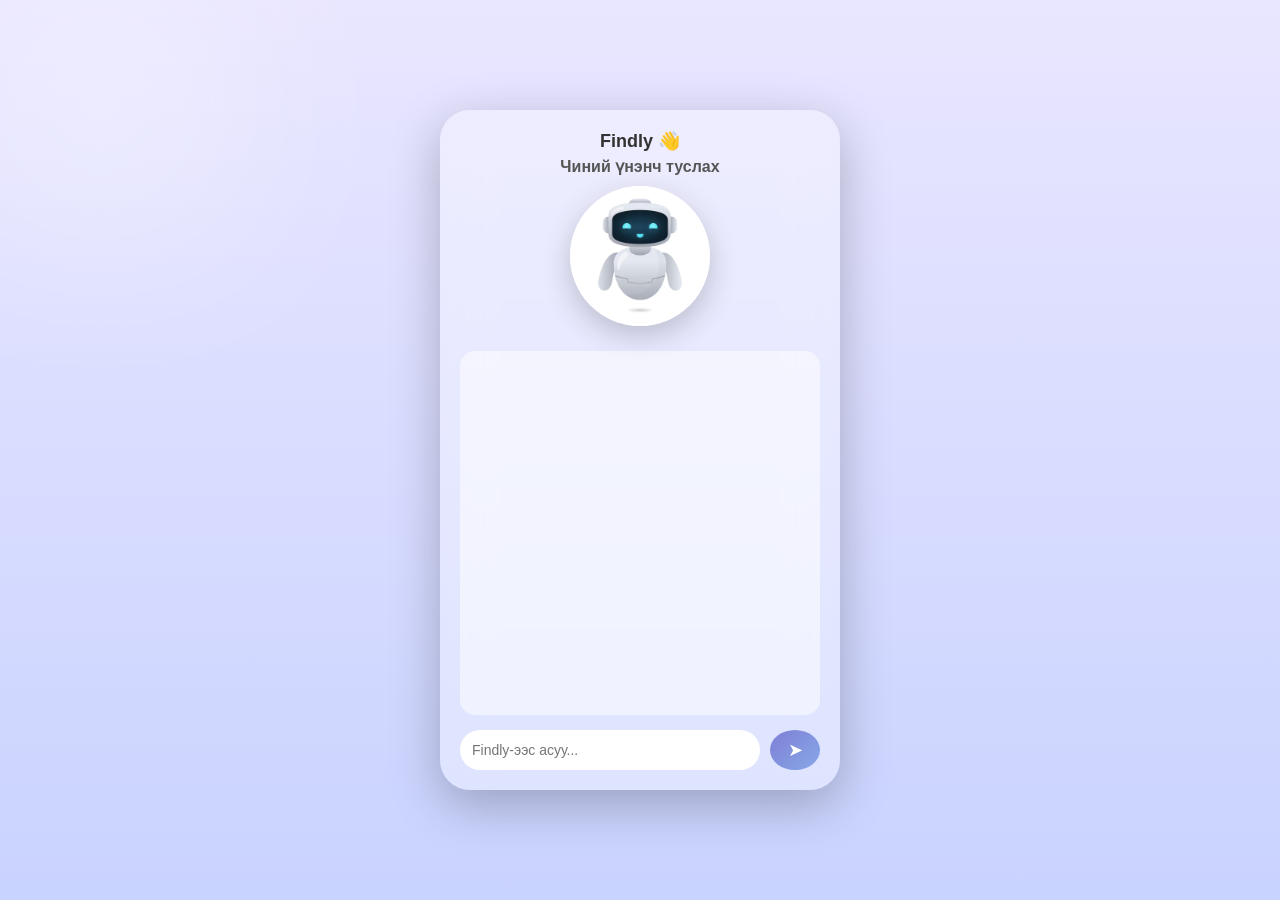
==== templates/index.html @ b5c497a9 "Findly chatbot first commit" ====
<!DOCTYPE html>
<html lang="mn">
<head>
<meta charset="UTF-8">
<title>Findly Chatbot</title>

<!-- CSS холбож байна -->
<link rel="stylesheet" href="/static/css/style.css">

</head>

<body>

<div class="container">

    <div class="header">
        <h3>Findly 👋</h3>
        <h2>Чиний үнэнч туслах</h2>
    </div>

    <div class="bot">
        <img src="/static/images/bot.png" class="bot-img">
    </div>


    <div id="chat" class="chat"></div>

    <div class="input-box">
        <input id="msg" placeholder="Findly-ээс асуу..." />
        <button class="send-btn" onclick="send()">➤</button>
    </div>
    <div id="typing" class="typing" style="display: none;">
        Findly typing<span>.</span><span>.</span><span>.</span>
    </div>

</div>
<script src="/static/js/app.js"></script>
</body>
</html>
---- static/css/style.css ----
/* ====== BODY ====== */
body {
    margin: 0;
    font-family: Arial, sans-serif;
    background: linear-gradient(180deg, #e9e6ff, #c9d3ff);
    height: 100vh;
    display: flex;
    justify-content: center;
    align-items: center;
    position: relative;
}

/* Glow effect */
body::before {
    content: "";
    position: absolute;
    width: 400px;
    height: 400px;
    background: radial-gradient(circle, rgba(255,255,255,0.4), transparent);
    top: -100px;
    left: -100px;
    filter: blur(80px);
    z-index: 0;
}

/* ====== MAIN CONTAINER ====== */
.container {
    width: 360px;
    height: 640px;
    background: rgba(255, 255, 255, 0.35);
    backdrop-filter: blur(25px);
    border-radius: 30px;
    padding: 20px;
    display: flex;
    flex-direction: column;
    justify-content: space-between;
    box-shadow: 0 15px 50px rgba(0,0,0,0.25);
    position: relative;
    z-index: 1;
}

/* ====== HEADER ====== */
.header {
    text-align: center;
    color: #333;
}

.header h3 {
    margin: 0;
    font-size: 18px;
}

.header h2 {
    margin: 5px 0 0 0;
    font-size: 16px;
    color: #555;
}

/* ====== BOT IMAGE ====== */
.bot {
    display: flex;
    justify-content: center;
    margin: 10px 0;
}

.bot-img {
    width: 140px;
    height: 140px;
    border-radius: 50%;
    object-fit: cover;
    box-shadow: 0 10px 30px rgba(0,0,0,0.2);
    animation: float 3s ease-in-out infinite;
}

/* Floating animation */
@keyframes float {
    0% { transform: translateY(0px); }
    50% { transform: translateY(-10px); }
    100% { transform: translateY(0px); }
}

/* ====== BUTTONS ====== */
.buttons {
    display: grid;
    grid-template-columns: 1fr 1fr;
    gap: 10px;
}

.btn {
    padding: 10px;
    border-radius: 15px;
    border: none;
    background: rgba(255,255,255,0.9);
    cursor: pointer;
    font-size: 13px;
    transition: 0.2s;
}

.btn:hover {
    background: white;
    transform: scale(1.05);
}

/* ====== CHAT BOX ====== */
.chat {
    flex: 1;
    overflow-y: auto;   /* босоо scroll OK */
    overflow-x: hidden; /* 🔥 ХЭВТЭЭ scroll-ийг хаана */
    font-size: 14px;
    background: rgba(255,255,255,0.5);
    border-radius: 15px;
    padding: 10px;
    margin: 15px 0;
}
.chat p {
    word-wrap: break-word;
    overflow-wrap: break-word;
}
.chat a {
    word-break: break-all;
}


.chat::-webkit-scrollbar-thumb {
    background: #999;
    border-radius: 10px;
}

/* ====== INPUT ====== */
.input-box {
    display: flex;
    gap: 10px;
}

input {
    flex: 1;
    padding: 12px;
    border-radius: 20px;
    border: none;
    outline: none;
    font-size: 14px;
}

/* ====== SEND BUTTON ====== */
.send-btn {
    width: 50px;
    border-radius: 50%;
    background: linear-gradient(135deg, #7f7fd5, #86a8e7);
    color: white;
    border: none;
    cursor: pointer;
    font-size: 18px;
    transition: 0.2s;
}

.send-btn:hover {
    transform: scale(1.1);
}
/* ====== TYPING ====== */
.typing {
    font-size: 13px;
    color: #555;
    padding: 5px 10px;
}

.typing span {
    animation: blink 1.5s infinite;
}

.typing span:nth-child(2) {
    animation-delay: 0.2s;
}
.typing span:nth-child(3) {
    animation-delay: 0.4s;
}

@keyframes blink {
    0% { opacity: 0; }
    50% { opacity: 1; }
    100% { opacity: 0; }
}
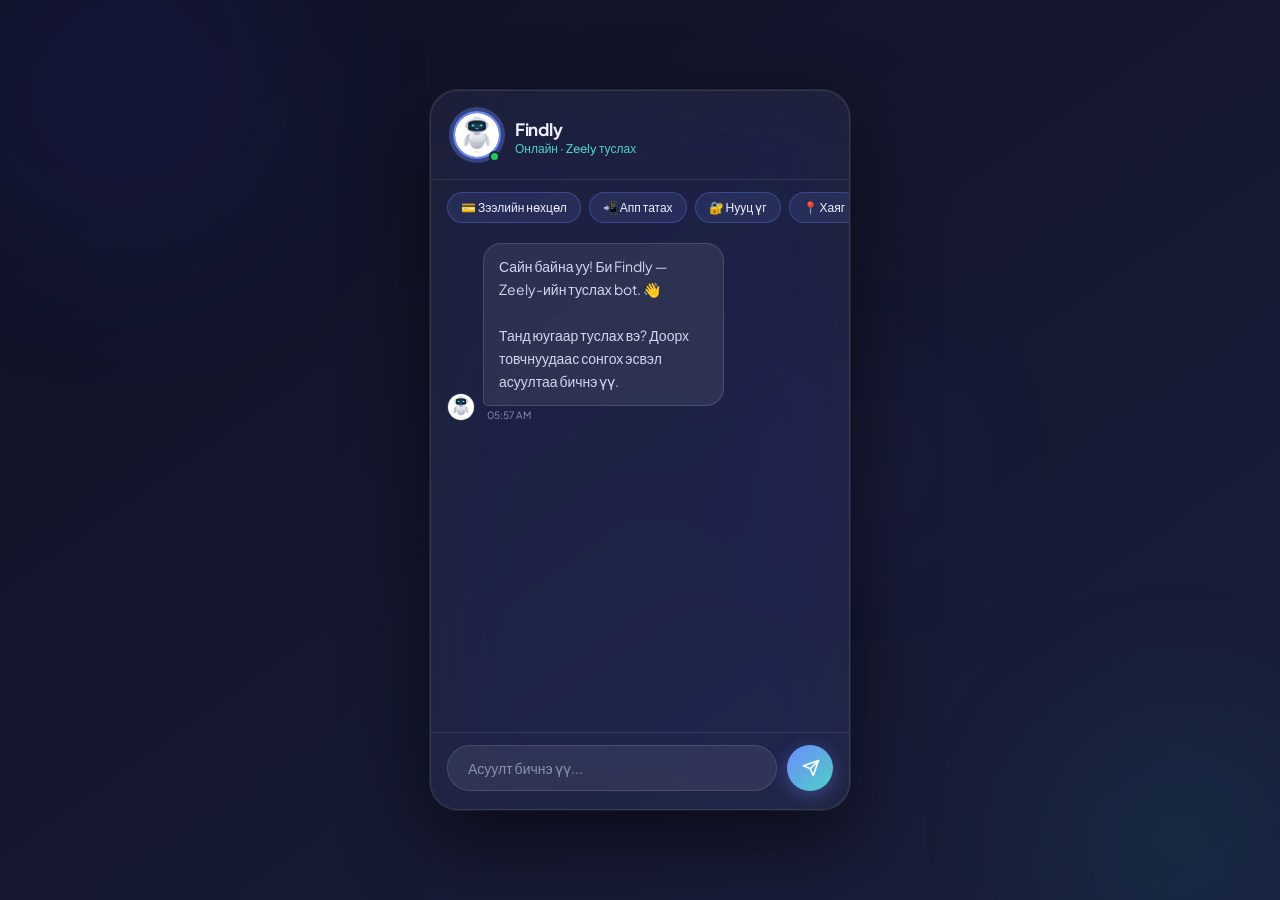
==== commit dfc63859: "fix: imrove file system" ====
--- a/templates/index.html
+++ b/templates/index.html
@@ -2,38 +2,79 @@
 <html lang="mn">
 <head>
 <meta charset="UTF-8">
-<title>Findly Chatbot</title>
-
-<!-- CSS холбож байна -->
+<meta name="viewport" content="width=device-width, initial-scale=1.0">
+<title>Findly — Чиний үнэнч туслах</title>
+<link rel="preconnect" href="https://fonts.googleapis.com">
+<link rel="preconnect" href="https://fonts.gstatic.com" crossorigin>
+<link href="https://fonts.googleapis.com/css2?family=Noto+Sans+Mongolian&family=Plus+Jakarta+Sans:wght@400;500;600;700&display=swap" rel="stylesheet">
 <link rel="stylesheet" href="/static/css/style.css">
-
 </head>
-
 <body>
 
-<div class="container">
+<div class="shell">
 
-    <div class="header">
-        <h3>Findly 👋</h3>
-        <h2>Чиний үнэнч туслах</h2>
+  <!-- Ambient background orbs -->
+  <div class="orb orb-1"></div>
+  <div class="orb orb-2"></div>
+  <div class="orb orb-3"></div>
+
+  <div class="card">
+
+    <!-- ── HEADER ── -->
+    <header class="header">
+      <div class="avatar-wrap">
+        <img src="/static/images/bot.png" class="avatar" alt="Findly">
+        <span class="status-dot"></span>
+      </div>
+      <div class="header-text">
+        <h1>Findly</h1>
+        <p>Онлайн · Zeely туслах</p>
+      </div>
+    </header>
+
+    <!-- ── QUICK SUGGESTIONS ── -->
+    <div class="suggestions" id="suggestions">
+      <button class="chip" onclick="sendSuggestion('Зээлийн нөхцөл')">💳 Зээлийн нөхцөл</button>
+      <button class="chip" onclick="sendSuggestion('Апп татах')">📲 Апп татах</button>
+      <button class="chip" onclick="sendSuggestion('Нууц үг сэргээх')">🔐 Нууц үг</button>
+      <button class="chip" onclick="sendSuggestion('Салбар хаяг')">📍 Хаяг</button>
+      <button class="chip" onclick="sendSuggestion('Холбоо барих')">📞 Холбоо</button>
     </div>
 
-    <div class="bot">
-        <img src="/static/images/bot.png" class="bot-img">
+    <!-- ── CHAT AREA ── -->
+    <main class="chat" id="chat" role="log" aria-live="polite">
+      <!-- Welcome message injected by JS -->
+    </main>
+
+    <!-- ── TYPING INDICATOR ── -->
+    <div class="typing-row" id="typingRow" style="display:none">
+      <div class="typing-bubble">
+        <span></span><span></span><span></span>
+      </div>
+      <p class="typing-label">Findly бичиж байна...</p>
     </div>
 
+    <!-- ── INPUT ── -->
+    <footer class="input-area">
+      <input
+        id="msg"
+        type="text"
+        placeholder="Асуулт бичнэ үү..."
+        autocomplete="off"
+        maxlength="500"
+        aria-label="Чат мессеж"
+      />
+      <button class="send-btn" id="sendBtn" onclick="send()" aria-label="Илгээх">
+        <svg viewBox="0 0 24 24" fill="none" stroke="currentColor" stroke-width="2.2" stroke-linecap="round" stroke-linejoin="round">
+          <line x1="22" y1="2" x2="11" y2="13"></line>
+          <polygon points="22 2 15 22 11 13 2 9 22 2"></polygon>
+        </svg>
+      </button>
+    </footer>
 
-    <div id="chat" class="chat"></div>
+  </div>
+</div>
 
-    <div class="input-box">
-        <input id="msg" placeholder="Findly-ээс асуу..." />
-        <button class="send-btn" onclick="send()">➤</button>
-    </div>
-    <div id="typing" class="typing" style="display: none;">
-        Findly typing<span>.</span><span>.</span><span>.</span>
-    </div>
-
-</div>
 <script src="/static/js/app.js"></script>
 </body>
 </html>
--- a/static/css/style.css
+++ b/static/css/style.css
@@ -1,181 +1,376 @@
-/* ====== BODY ====== */
+/* ═══════════════════════════════════════════════
+   FINDLY CHATBOT  ·  style.css  v2.0
+   Aesthetic: Clean "frosted glass" with deep
+   indigo/teal accents. Warm, professional,
+   readable for Mongolian script.
+═══════════════════════════════════════════════ */
+
+/* ── Tokens ───────────────────────────────────── */
+:root {
+  --bg-from:      #0f1123;
+  --bg-to:        #1a1f3c;
+  --card-bg:      rgba(255,255,255,0.05);
+  --card-border:  rgba(255,255,255,0.10);
+  --glass:        rgba(255,255,255,0.07);
+  --glass-border: rgba(255,255,255,0.12);
+
+  --accent:       #6c8bff;
+  --accent-glow:  rgba(108,139,255,0.35);
+  --accent2:      #4fd1c5;
+
+  --user-bubble:  linear-gradient(135deg,#6c8bff,#4fd1c5);
+  --bot-bubble:   rgba(255,255,255,0.08);
+  --bot-border:   rgba(255,255,255,0.13);
+
+  --text-primary: #eef0ff;
+  --text-muted:   #8892b0;
+  --text-bot:     #d0d8f0;
+
+  --chip-bg:      rgba(108,139,255,0.12);
+  --chip-border:  rgba(108,139,255,0.30);
+  --chip-hover:   rgba(108,139,255,0.25);
+
+  --radius-card:  28px;
+  --radius-msg:   18px;
+  --radius-chip:  50px;
+  --font:         'Plus Jakarta Sans', 'Noto Sans Mongolian', sans-serif;
+  --shadow-card:  0 30px 80px rgba(0,0,0,0.55), 0 0 0 1px var(--card-border);
+}
+
+/* ── Reset / Base ─────────────────────────────── */
+*, *::before, *::after { box-sizing: border-box; margin: 0; padding: 0; }
+
 body {
-    margin: 0;
-    font-family: Arial, sans-serif;
-    background: linear-gradient(180deg, #e9e6ff, #c9d3ff);
+  font-family: var(--font);
+  background: linear-gradient(145deg, var(--bg-from) 0%, var(--bg-to) 100%);
+  min-height: 100vh;
+  display: flex;
+  align-items: center;
+  justify-content: center;
+  overflow: hidden;
+  position: relative;
+}
+
+/* ── Ambient orbs ─────────────────────────────── */
+.orb {
+  position: fixed;
+  border-radius: 50%;
+  filter: blur(90px);
+  pointer-events: none;
+  opacity: 0.45;
+  animation: drift 18s ease-in-out infinite alternate;
+}
+.orb-1 {
+  width: 480px; height: 480px;
+  background: radial-gradient(circle, #3b4fff55, transparent 70%);
+  top: -160px; left: -120px;
+  animation-duration: 20s;
+}
+.orb-2 {
+  width: 360px; height: 360px;
+  background: radial-gradient(circle, #00c4b455, transparent 70%);
+  bottom: -120px; right: -80px;
+  animation-duration: 15s; animation-delay: -5s;
+}
+.orb-3 {
+  width: 200px; height: 200px;
+  background: radial-gradient(circle, #8b5cf655, transparent 70%);
+  top: 40%; left: 60%;
+  animation-duration: 25s; animation-delay: -10s;
+}
+@keyframes drift {
+  from { transform: translate(0,0) scale(1); }
+  to   { transform: translate(30px,20px) scale(1.08); }
+}
+
+/* ── Shell & Card ─────────────────────────────── */
+.shell {
+  display: flex;
+  align-items: center;
+  justify-content: center;
+  width: 100%; height: 100vh;
+  padding: 16px;
+}
+
+.card {
+  width: 100%;
+  max-width: 420px;
+  height: min(720px, 96vh);
+  background: var(--card-bg);
+  backdrop-filter: blur(32px) saturate(160%);
+  -webkit-backdrop-filter: blur(32px) saturate(160%);
+  border: 1px solid var(--card-border);
+  border-radius: var(--radius-card);
+  box-shadow: var(--shadow-card);
+  display: flex;
+  flex-direction: column;
+  overflow: hidden;
+  animation: cardIn 0.5s cubic-bezier(0.34,1.56,0.64,1) both;
+}
+@keyframes cardIn {
+  from { opacity:0; transform: translateY(24px) scale(0.97); }
+  to   { opacity:1; transform: none; }
+}
+
+/* ── Header ───────────────────────────────────── */
+.header {
+  display: flex;
+  align-items: center;
+  gap: 14px;
+  padding: 20px 22px 16px;
+  border-bottom: 1px solid var(--card-border);
+  flex-shrink: 0;
+}
+
+.avatar-wrap {
+  position: relative;
+  flex-shrink: 0;
+}
+
+.avatar {
+  width: 48px; height: 48px;
+  border-radius: 50%;
+  object-fit: cover;
+  border: 2px solid var(--accent);
+  box-shadow: 0 0 0 4px var(--accent-glow);
+}
+
+.status-dot {
+  position: absolute;
+  bottom: 1px; right: 1px;
+  width: 11px; height: 11px;
+  background: #22c55e;
+  border-radius: 50%;
+  border: 2px solid var(--bg-to);
+  animation: pulse-dot 2.5s ease-in-out infinite;
+}
+@keyframes pulse-dot {
+  0%,100% { box-shadow: 0 0 0 0 rgba(34,197,94,0.5); }
+  50%      { box-shadow: 0 0 0 5px rgba(34,197,94,0); }
+}
+
+.header-text h1 {
+  font-size: 17px;
+  font-weight: 700;
+  color: var(--text-primary);
+  letter-spacing: -0.3px;
+}
+.header-text p {
+  font-size: 12px;
+  color: var(--accent2);
+  margin-top: 1px;
+  font-weight: 500;
+}
+
+/* ── Quick suggestion chips ───────────────────── */
+.suggestions {
+  display: flex;
+  gap: 8px;
+  padding: 12px 16px 8px;
+  overflow-x: auto;
+  scrollbar-width: none;
+  flex-shrink: 0;
+}
+.suggestions::-webkit-scrollbar { display: none; }
+
+.chip {
+  flex-shrink: 0;
+  background: var(--chip-bg);
+  border: 1px solid var(--chip-border);
+  color: var(--text-primary);
+  font-family: var(--font);
+  font-size: 12px;
+  font-weight: 500;
+  padding: 7px 13px;
+  border-radius: var(--radius-chip);
+  cursor: pointer;
+  transition: background 0.2s, transform 0.15s, box-shadow 0.2s;
+  white-space: nowrap;
+}
+.chip:hover {
+  background: var(--chip-hover);
+  transform: translateY(-2px);
+  box-shadow: 0 4px 14px var(--accent-glow);
+}
+.chip:active { transform: translateY(0); }
+
+/* ── Chat area ────────────────────────────────── */
+.chat {
+  flex: 1;
+  overflow-y: auto;
+  overflow-x: hidden;
+  padding: 12px 16px;
+  display: flex;
+  flex-direction: column;
+  gap: 10px;
+  scroll-behavior: smooth;
+}
+.chat::-webkit-scrollbar { width: 4px; }
+.chat::-webkit-scrollbar-track { background: transparent; }
+.chat::-webkit-scrollbar-thumb { background: rgba(255,255,255,0.15); border-radius: 4px; }
+
+/* ── Messages ─────────────────────────────────── */
+.msg-row {
+  display: flex;
+  align-items: flex-end;
+  gap: 8px;
+  animation: msgIn 0.25s ease both;
+}
+@keyframes msgIn {
+  from { opacity:0; transform: translateY(8px); }
+  to   { opacity:1; transform: none; }
+}
+
+.msg-row.user  { flex-direction: row-reverse; }
+.msg-row.bot   { flex-direction: row; }
+
+.msg-avatar {
+  width: 28px; height: 28px;
+  border-radius: 50%;
+  object-fit: cover;
+  flex-shrink: 0;
+  border: 1px solid var(--glass-border);
+}
+
+.bubble {
+  max-width: 78%;
+  padding: 11px 15px;
+  border-radius: var(--radius-msg);
+  font-size: 14px;
+  line-height: 1.65;
+  word-break: break-word;
+}
+
+/* User bubble */
+.msg-row.user .bubble {
+  background: var(--user-bubble);
+  color: #fff;
+  border-bottom-right-radius: 5px;
+  box-shadow: 0 4px 16px rgba(108,139,255,0.3);
+}
+
+/* Bot bubble */
+.msg-row.bot .bubble {
+  background: var(--bot-bubble);
+  border: 1px solid var(--bot-border);
+  color: var(--text-bot);
+  border-bottom-left-radius: 5px;
+}
+
+.bubble a {
+  color: var(--accent2);
+  text-decoration: underline;
+  text-underline-offset: 3px;
+  word-break: break-all;
+}
+.bubble a:hover { opacity: 0.8; }
+
+/* Timestamp */
+.ts {
+  font-size: 10px;
+  color: var(--text-muted);
+  margin-top: 3px;
+  padding: 0 4px;
+  text-align: right;
+}
+.msg-row.bot .ts { text-align: left; }
+
+/* ── Typing indicator ─────────────────────────── */
+.typing-row {
+  display: flex;
+  align-items: center;
+  gap: 10px;
+  padding: 4px 16px 8px;
+  flex-shrink: 0;
+}
+
+.typing-bubble {
+  display: flex;
+  align-items: center;
+  gap: 5px;
+  background: var(--bot-bubble);
+  border: 1px solid var(--bot-border);
+  border-radius: 20px;
+  padding: 10px 16px;
+}
+.typing-bubble span {
+  width: 7px; height: 7px;
+  border-radius: 50%;
+  background: var(--accent);
+  opacity: 0.5;
+  animation: blink 1.4s infinite;
+}
+.typing-bubble span:nth-child(2) { animation-delay: 0.2s; }
+.typing-bubble span:nth-child(3) { animation-delay: 0.4s; }
+@keyframes blink {
+  0%,80%,100% { opacity: 0.3; transform: scale(1); }
+  40%          { opacity: 1;   transform: scale(1.25); }
+}
+
+.typing-label {
+  font-size: 12px;
+  color: var(--text-muted);
+}
+
+/* ── Input area ───────────────────────────────── */
+.input-area {
+  display: flex;
+  align-items: center;
+  gap: 10px;
+  padding: 12px 16px 18px;
+  border-top: 1px solid var(--card-border);
+  flex-shrink: 0;
+}
+
+#msg {
+  flex: 1;
+  background: var(--glass);
+  border: 1px solid var(--glass-border);
+  border-radius: 50px;
+  padding: 13px 20px;
+  font-family: var(--font);
+  font-size: 14px;
+  color: var(--text-primary);
+  outline: none;
+  transition: border-color 0.2s, box-shadow 0.2s;
+}
+#msg::placeholder { color: var(--text-muted); }
+#msg:focus {
+  border-color: var(--accent);
+  box-shadow: 0 0 0 3px var(--accent-glow);
+}
+
+.send-btn {
+  width: 46px; height: 46px;
+  flex-shrink: 0;
+  border-radius: 50%;
+  background: linear-gradient(135deg, var(--accent), var(--accent2));
+  border: none;
+  cursor: pointer;
+  display: flex;
+  align-items: center;
+  justify-content: center;
+  transition: transform 0.15s, box-shadow 0.2s;
+  box-shadow: 0 4px 16px var(--accent-glow);
+}
+.send-btn svg {
+  width: 18px; height: 18px;
+  color: #fff;
+  margin-left: 1px; /* optical center for arrow */
+}
+.send-btn:hover  { transform: scale(1.08); box-shadow: 0 6px 22px var(--accent-glow); }
+.send-btn:active { transform: scale(0.95); }
+.send-btn:disabled { opacity: 0.4; cursor: not-allowed; transform: none; }
+
+/* ── Scrollbar thin for Firefox ───────────────── */
+.chat { scrollbar-width: thin; scrollbar-color: rgba(255,255,255,0.15) transparent; }
+
+/* ── Responsive ───────────────────────────────── */
+@media (max-width: 460px) {
+  .card {
+    border-radius: 20px;
     height: 100vh;
-    display: flex;
-    justify-content: center;
-    align-items: center;
-    position: relative;
-}
-
-/* Glow effect */
-body::before {
-    content: "";
-    position: absolute;
-    width: 400px;
-    height: 400px;
-    background: radial-gradient(circle, rgba(255,255,255,0.4), transparent);
-    top: -100px;
-    left: -100px;
-    filter: blur(80px);
-    z-index: 0;
-}
-
-/* ====== MAIN CONTAINER ====== */
-.container {
-    width: 360px;
-    height: 640px;
-    background: rgba(255, 255, 255, 0.35);
-    backdrop-filter: blur(25px);
-    border-radius: 30px;
-    padding: 20px;
-    display: flex;
-    flex-direction: column;
-    justify-content: space-between;
-    box-shadow: 0 15px 50px rgba(0,0,0,0.25);
-    position: relative;
-    z-index: 1;
-}
-
-/* ====== HEADER ====== */
-.header {
-    text-align: center;
-    color: #333;
-}
-
-.header h3 {
-    margin: 0;
-    font-size: 18px;
-}
-
-.header h2 {
-    margin: 5px 0 0 0;
-    font-size: 16px;
-    color: #555;
-}
-
-/* ====== BOT IMAGE ====== */
-.bot {
-    display: flex;
-    justify-content: center;
-    margin: 10px 0;
-}
-
-.bot-img {
-    width: 140px;
-    height: 140px;
-    border-radius: 50%;
-    object-fit: cover;
-    box-shadow: 0 10px 30px rgba(0,0,0,0.2);
-    animation: float 3s ease-in-out infinite;
-}
-
-/* Floating animation */
-@keyframes float {
-    0% { transform: translateY(0px); }
-    50% { transform: translateY(-10px); }
-    100% { transform: translateY(0px); }
-}
-
-/* ====== BUTTONS ====== */
-.buttons {
-    display: grid;
-    grid-template-columns: 1fr 1fr;
-    gap: 10px;
-}
-
-.btn {
-    padding: 10px;
-    border-radius: 15px;
-    border: none;
-    background: rgba(255,255,255,0.9);
-    cursor: pointer;
-    font-size: 13px;
-    transition: 0.2s;
-}
-
-.btn:hover {
-    background: white;
-    transform: scale(1.05);
-}
-
-/* ====== CHAT BOX ====== */
-.chat {
-    flex: 1;
-    overflow-y: auto;   /* босоо scroll OK */
-    overflow-x: hidden; /* 🔥 ХЭВТЭЭ scroll-ийг хаана */
-    font-size: 14px;
-    background: rgba(255,255,255,0.5);
-    border-radius: 15px;
-    padding: 10px;
-    margin: 15px 0;
-}
-.chat p {
-    word-wrap: break-word;
-    overflow-wrap: break-word;
-}
-.chat a {
-    word-break: break-all;
-}
-
-
-.chat::-webkit-scrollbar-thumb {
-    background: #999;
-    border-radius: 10px;
-}
-
-/* ====== INPUT ====== */
-.input-box {
-    display: flex;
-    gap: 10px;
-}
-
-input {
-    flex: 1;
-    padding: 12px;
-    border-radius: 20px;
-    border: none;
-    outline: none;
-    font-size: 14px;
-}
-
-/* ====== SEND BUTTON ====== */
-.send-btn {
-    width: 50px;
-    border-radius: 50%;
-    background: linear-gradient(135deg, #7f7fd5, #86a8e7);
-    color: white;
-    border: none;
-    cursor: pointer;
-    font-size: 18px;
-    transition: 0.2s;
-}
-
-.send-btn:hover {
-    transform: scale(1.1);
-}
-/* ====== TYPING ====== */
-.typing {
-    font-size: 13px;
-    color: #555;
-    padding: 5px 10px;
-}
-
-.typing span {
-    animation: blink 1.5s infinite;
-}
-
-.typing span:nth-child(2) {
-    animation-delay: 0.2s;
-}
-.typing span:nth-child(3) {
-    animation-delay: 0.4s;
-}
-
-@keyframes blink {
-    0% { opacity: 0; }
-    50% { opacity: 1; }
-    100% { opacity: 0; }
+    max-width: 100%;
+  }
+  .shell { padding: 0; align-items: stretch; }
 }
